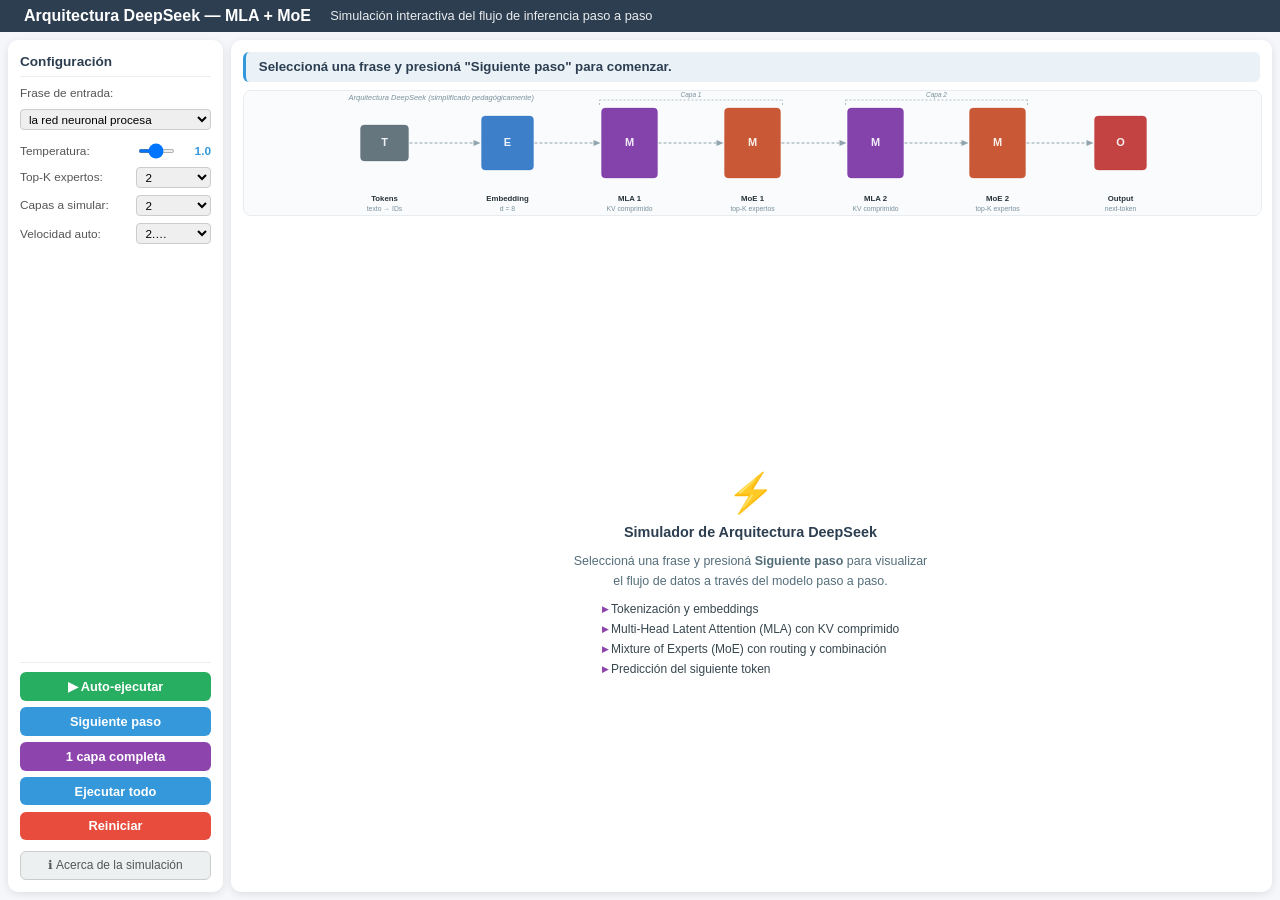
==== simuladores/deepseek/index.html @ 81251214 "Segunda version: modularizacion + simulador DeepSeek" ====
<!DOCTYPE html>
<html lang="es">
<head>
    <meta charset="UTF-8">
    <meta name="viewport" content="width=device-width, initial-scale=1.0">
    <title>Simulador DeepSeek — Cátedra de Sistemas Inteligentes</title>
    <link rel="stylesheet" href="styles.css">
</head>
<body>
    <header>
        <h1>Arquitectura DeepSeek — MLA + MoE</h1>
        <p class="subtitle">Simulación interactiva del flujo de inferencia paso a paso</p>
    </header>

    <main>
        <!-- Panel de control (columna izquierda) -->
        <section id="control-panel">
            <h2>Configuración</h2>

            <div class="param-group param-group--full">
                <label for="sel-phrase">Frase de entrada:</label>
            </div>
            <div class="param-group param-group--full" style="flex-direction:column; align-items:stretch; gap:0.2rem;">
                <select id="sel-phrase">
                    <option value="la red neuronal procesa">la red neuronal procesa</option>
                    <option value="el modelo selecciona">el modelo selecciona</option>
                    <option value="inferencia mediante atención">inferencia mediante atención</option>
                </select>
            </div>

            <div class="param-group" style="margin-top:0.4rem;">
                <label for="temperature">Temperatura:</label>
                <input type="range" id="temperature" min="0.1" max="2.0" step="0.1" value="1.0">
                <span id="temperature-value">1.0</span>
            </div>

            <div class="param-group">
                <label for="top-k">Top-K expertos:</label>
                <select id="top-k">
                    <option value="1">1</option>
                    <option value="2" selected>2</option>
                    <option value="3">3</option>
                </select>
            </div>

            <div class="param-group">
                <label for="n-layers">Capas a simular:</label>
                <select id="n-layers">
                    <option value="1">1</option>
                    <option value="2" selected>2</option>
                </select>
            </div>

            <div class="param-group">
                <label for="auto-speed">Velocidad auto:</label>
                <select id="auto-speed">
                    <option value="4000">4 s — Muy lento</option>
                    <option value="2500" selected>2.5 s — Lento</option>
                    <option value="1500">1.5 s — Moderado</option>
                    <option value="800">0.8 s — Fluido</option>
                </select>
            </div>

            <div class="buttons">
                <button id="btn-auto-play">▶ Auto-ejecutar</button>
                <button id="btn-step">Siguiente paso</button>
                <button id="btn-layer">1 capa completa</button>
                <button id="btn-run">Ejecutar todo</button>
                <button id="btn-reset">Reiniciar</button>
                <button id="btn-overview">ℹ Acerca de la simulación</button>
            </div>
        </section>

        <!-- Panel de visualización (columna derecha) -->
        <section id="visualization">
            <h2 id="step-description">Seleccioná una frase y presioná "Siguiente paso" para comenzar.</h2>
            <div id="arch-diagram"></div>
            <div id="step-panel"></div>
        </section>
    </main>

    <!-- Panel overview -->
    <div id="overview-overlay">
        <div id="overview-card">
            <button id="overview-close" title="Cerrar">✕</button>

            <h2 class="ov-main-title">Simulador de Arquitectura DeepSeek</h2>

            <div class="ov-section">
                <h3>Contexto</h3>
                <p><strong>DeepSeek-V3</strong> es un modelo de lenguaje de tipo <em>Mixture of Experts</em> (MoE)
                con 671 B de parámetros totales, de los cuales solo <strong>37 B se activan por token</strong>.
                Incorpora innovaciones clave: la atención con clave-valor latente (MLA) y el enrutamiento
                eficiente de expertos. Esta simulación usa dimensiones reducidas para hacerlo pedagógico.</p>
            </div>

            <div class="ov-section">
                <h3>Parámetros reales vs. simulador</h3>
                <table class="ov-params-table">
                    <tr><th>Parámetro</th><th>DeepSeek-V3 real</th><th>Simulador</th></tr>
                    <tr><td>Vocabulario</td><td>128 000 tokens</td><td>20 palabras</td></tr>
                    <tr><td>Dim. embedding (d_model)</td><td>7 168</td><td>8</td></tr>
                    <tr><td>Dim. latente MLA (d_c)</td><td>~512</td><td>4</td></tr>
                    <tr><td>Heads de atención</td><td>128</td><td>4</td></tr>
                    <tr><td>Expertos totales</td><td>256</td><td>8</td></tr>
                    <tr><td>Top-K seleccionados</td><td>8</td><td>1 / 2 / 3</td></tr>
                    <tr><td>Expertos compartidos</td><td>2</td><td>1</td></tr>
                    <tr><td>Capas</td><td>61</td><td>1 / 2</td></tr>
                    <tr><td>FFN hidden por experto</td><td>18 432</td><td>16</td></tr>
                </table>
            </div>

            <div class="ov-grid">
                <div class="ov-section">
                    <h3>MLA — Multi-head Latent Attention</h3>
                    <p>El KV-cache en atención estándar crece con el número de tokens y ocupa gran
                    memoria. MLA comprime las claves (K) y valores (V) a un <strong>espacio latente</strong>
                    de menor dimensión (d_c = 4 en la simulación), y los reconstruye antes de calcular
                    la atención. Esto reduce la memoria sin perder calidad.</p>
                </div>

                <div class="ov-section ov-section--moe">
                    <h3>MoE — Mixture of Experts</h3>
                    <p>En lugar de procesar cada token con todos los parámetros, se disponen
                    <strong>N expertos especializados</strong>. Un <em>router</em> selecciona los
                    Top-K más relevantes para cada token. Un experto compartido siempre se activa.
                    Esto permite escalar el modelo sin aumentar el cómputo proporcional.</p>
                </div>
            </div>

            <div class="ov-section">
                <h3>Router y balance de carga</h3>
                <p>El router aplica <strong>función sigmoide</strong> (no softmax) sobre la proyección
                lineal del token, lo que permite que los scores sean independientes entre expertos.
                Un sesgo por experto ("expert bias") se ajusta durante el entrenamiento para evitar
                que siempre se elijan los mismos expertos.</p>
            </div>

            <div class="ov-grid">
                <div class="ov-section">
                    <h3>Modo paso a paso</h3>
                    <p>Permite detenerse en cada operación — tokenización, embedding, MLA, MoE,
                    predicción — para observar los datos en cada etapa.</p>
                </div>

                <div class="ov-section">
                    <h3>Modo automático</h3>
                    <p>Avance continuo con velocidad configurable (0.8 s a 4 s por paso).
                    Ideal para seguir el flujo completo sin interacción manual.</p>
                </div>
            </div>

            <div class="ov-section ov-section-last">
                <h3>Hiperparámetros configurables</h3>
                <p>Podés cambiar la frase de entrada, la temperatura del Softmax,
                el número de expertos Top-K seleccionados y las capas a simular.
                Cada cambio reinicia la simulación para un nuevo recorrido.</p>
            </div>
        </div>
    </div>

    <!-- Tooltip: Token -->
    <div id="token-tooltip" class="info-tooltip">
        <h3>¿Qué es un token?</h3>
        <p>Un <strong>token</strong> es la unidad mínima de texto que procesa el modelo.
        Puede ser una palabra completa, parte de ella, o un signo de puntuación.</p>
        <p>En esta simulación, el vocabulario tiene solo <strong>20 palabras</strong> del dominio IA
        (en castellano). En DeepSeek-V3 real el vocabulario es de 128 000 tokens.</p>
        <h3>Tokenización</h3>
        <p>El texto de entrada se divide en tokens y a cada uno se le asigna un
        <strong>ID numérico</strong> que lo identifica unívocamente en el vocabulario.
        Ese ID se usa para buscar su vector de embedding.</p>
        <div class="tooltip-note">
            En modelos reales, palabras poco frecuentes se dividen en sub-tokens (subword
            tokenization). Por ejemplo, "tokenización" podría quedar como
            ["token", "ización"].
        </div>
    </div>

    <!-- Tooltip: Embedding -->
    <div id="embed-tooltip" class="info-tooltip">
        <h3>Vectores de Embedding</h3>
        <p>Cada token se mapea a un <strong>vector denso</strong> de d_model dimensiones
        (8 en la simulación; 7168 en DeepSeek real). Este vector es la representación
        semántica inicial del token.</p>
        <div class="tooltip-formula">embed(token) = W_embed[token_id] ∈ ℝ^d_model</div>
        <p>Los pesos de la matriz de embedding W_embed se aprenden durante el entrenamiento.
        Tokens similares semánticamente terminan con vectores cercanos en el espacio.</p>
        <div class="tooltip-note">
            El embedding es el punto de partida de toda la cadena de procesamiento.
            Las capas siguientes transforman estos vectores para capturar contexto.
        </div>
    </div>

    <!-- Tooltip: MLA -->
    <div id="mla-tooltip" class="info-tooltip">
        <h3>Multi-head Latent Attention (MLA)</h3>
        <p>En la atención multi-cabezal estándar (MHA), el KV-cache crece con el número
        de tokens en contexto, ocupando mucha memoria. MLA lo comprime:</p>
        <div class="tooltip-formula">c = x · W_down ∈ ℝ^d_c &nbsp; (d_c ≪ d_model)</div>
        <p>Luego reconstruye K y V desde el vector latente c:</p>
        <div class="tooltip-formula">K = c · W_up_K &nbsp; V = c · W_up_V</div>
        <h3>¿Por qué importa?</h3>
        <p>Al almacenar solo c (y no K, V completos), el KV-cache se reduce
        <strong>drasticamente</strong>. En DeepSeek-V3 la reducción es de ~13×
        respecto a MHA estándar.</p>
    </div>

    <!-- Tooltip: MoE -->
    <div id="moe-tooltip" class="info-tooltip">
        <h3>Mixture of Experts (MoE)</h3>
        <p>En lugar de una sola FFN densa por capa, hay <strong>N expertos</strong>
        (redes FFN separadas), y un <em>router</em> elige cuáles activar por token:</p>
        <ul>
            <li>Solo <strong>Top-K expertos</strong> se activan (K ≪ N)</li>
            <li>Un <strong>experto compartido</strong> siempre contribuye</li>
            <li>Los pesos del router se aprenden junto con los expertos</li>
        </ul>
        <h3>Ventaja principal</h3>
        <p>MoE permite tener modelos con muchos más parámetros (671 B en DeepSeek-V3)
        sin aumentar proporcionalmente el cómputo por token (solo 37 B activos).</p>
        <div class="tooltip-note">
            El desafío es el <em>balance de carga</em>: que todos los expertos se usen
            de manera equitativa, no que solo unos pocos acaparen todo el tráfico.
        </div>
    </div>

    <!-- Tooltip: Router -->
    <div id="router-tooltip" class="info-tooltip">
        <h3>¿Cómo funciona el router?</h3>
        <p>Para cada token, el router calcula un score por experto:</p>
        <div class="tooltip-formula">score_e = sigmoid(x · W_router[:,e] + bias_e)</div>
        <p>La función <strong>sigmoide</strong> produce valores entre 0 y 1 de forma
        independiente por experto (a diferencia de softmax, que es competitivo).</p>
        <h3>Top-K y normalización</h3>
        <p>Se seleccionan los K expertos con mayor score. Sus pesos se normalizan
        (dividiendo por la suma) para que la combinación esté en la misma escala.</p>
        <div class="tooltip-note">
            El "expert bias" (sesgo por experto) se ajusta durante el entrenamiento
            para forzar balance de carga: si un experto es muy usado, su bias baja.
        </div>
    </div>

    <!-- Tooltip: Output -->
    <div id="output-tooltip" class="info-tooltip">
        <h3>Predicción del siguiente token</h3>
        <p>La representación del <strong>último token</strong> se proyecta al espacio
        del vocabulario mediante una capa lineal:</p>
        <div class="tooltip-formula">logits = x_last · W_out ∈ ℝ^|V|</div>
        <p>Luego se aplica <strong>Softmax con temperatura</strong> para obtener
        probabilidades:</p>
        <div class="tooltip-formula">P(token) = softmax(logits / T)</div>
        <h3>Efecto de la temperatura</h3>
        <p>Temperatura <strong>&lt; 1</strong> → distribución más concentrada (más
        determinista). Temperatura <strong>&gt; 1</strong> → distribución más
        uniforme (más aleatoria / creativa).</p>
        <div class="tooltip-note">
            En generación auto-regresiva, el token predicho se concatena a la entrada
            y el proceso se repite hasta generar el texto completo.
        </div>
    </div>

    <script src="js/model.js"></script>
    <script src="js/arch.js"></script>
    <script src="js/ui.js"></script>
    <script src="js/main.js"></script>

    <script>
    // Tooltips: posicionamiento inteligente con flip + clamp
    (function () {
        const MARGIN = 10;
        let activeTooltip = null;

        function getTooltip(id) { return document.getElementById(id); }

        function showTip(id, e) {
            if (activeTooltip && activeTooltip !== id) hideTip(activeTooltip);
            activeTooltip = id;
            const tip = getTooltip(id);
            if (tip) { tip.classList.add('visible'); positionTip(tip, e); }
        }

        function hideTip(id) {
            const tip = getTooltip(id);
            if (tip) tip.classList.remove('visible');
            if (activeTooltip === id) activeTooltip = null;
        }

        function positionTip(tip, e) {
            const tw = tip.offsetWidth  || 300;
            const th = tip.offsetHeight || 180;
            let lx = e.clientX + 14, ly = e.clientY + 14;
            if (lx + tw > window.innerWidth  - MARGIN) lx = e.clientX - tw - 14;
            if (ly + th > window.innerHeight - MARGIN) ly = e.clientY - th - 14;
            lx = Math.max(MARGIN, Math.min(lx, window.innerWidth  - tw - MARGIN));
            ly = Math.max(MARGIN, Math.min(ly, window.innerHeight - th - MARGIN));
            tip.style.left = lx + 'px';
            tip.style.top  = ly + 'px';
        }

        // Event delegation sobre el documento
        document.addEventListener('mouseover', function (e) {
            // Títulos de sección con data-tooltip
            const titled = e.target.closest('[data-tooltip]');
            if (titled) { showTip(titled.dataset.tooltip, e); return; }
            // Chips de token
            if (e.target.closest('.token-chip')) { showTip('token-tooltip', e); return; }
            // Barras del router
            if (e.target.closest('.router-bar-row')) { showTip('router-tooltip', e); return; }
        });

        document.addEventListener('mouseout', function (e) {
            const titled = e.target.closest('[data-tooltip]');
            if (titled) { hideTip(titled.dataset.tooltip); return; }
            if (e.target.closest('.token-chip')) { hideTip('token-tooltip'); return; }
            if (e.target.closest('.router-bar-row')) { hideTip('router-tooltip'); return; }
        });

        document.addEventListener('mousemove', function (e) {
            if (activeTooltip) positionTip(getTooltip(activeTooltip), e);
        });
    })();
    </script>
</body>
</html>
---- simuladores/deepseek/styles.css ----
:root {
    --primary:   #2c3e50;
    --secondary: #3498db;
    --accent:    #e74c3c;
    --mla:       #6a1b9a;
    --moe:       #bf360c;
    --bg:        #f5f7fa;
    --card-bg:   white;
    --text:      #2c3e50;
}

/* === LAYOUT BASE === */

html, body {
    height: 100%;
    overflow: hidden;
    margin: 0;
}

body {
    font-family: 'Segoe UI', Tahoma, Geneva, Verdana, sans-serif;
    background: var(--bg);
    color: var(--text);
    line-height: 1.4;
    display: flex;
    flex-direction: column;
}

/* === HEADER === */

header {
    background: var(--primary);
    color: white;
    padding: 0.3rem 1.5rem;
    display: flex;
    align-items: center;
    gap: 1.2rem;
    flex-shrink: 0;
}

header h1 { font-size: 1rem; margin: 0; }

.subtitle { font-size: 0.8rem; opacity: 0.9; margin: 0; }

/* === MAIN: 2 columnas === */

main {
    flex: 1;
    display: grid;
    grid-template-columns: 215px 1fr;
    gap: 0.5rem;
    padding: 0.5rem;
    overflow: hidden;
    min-height: 0;
    box-sizing: border-box;
}

/* === PANEL DE CONTROL === */

#control-panel {
    background: var(--card-bg);
    border-radius: 10px;
    padding: 0.75rem;
    box-shadow: 0 2px 8px rgba(0,0,0,0.1);
    overflow-y: auto;
    display: flex;
    flex-direction: column;
    gap: 0;
}

#control-panel h2 {
    font-size: 0.85rem;
    margin: 0 0 0.5rem 0;
    color: var(--primary);
    border-bottom: 1px solid #eee;
    padding-bottom: 0.3rem;
}

.param-group {
    display: flex;
    align-items: center;
    gap: 0.4rem;
    margin-bottom: 0.45rem;
}

.param-group label {
    font-size: 0.74rem;
    min-width: 110px;
    flex-shrink: 0;
    color: #555;
}

.param-group input[type="range"] {
    flex: 1;
    min-width: 0;
    height: 4px;
}

.param-group span {
    font-size: 0.74rem;
    min-width: 28px;
    text-align: right;
    font-weight: 600;
    color: var(--secondary);
}

.param-group select {
    font-size: 0.73rem;
    padding: 2px 22px 2px 4px;
    border: 1px solid #ccc;
    border-radius: 4px;
    flex: 1;
    min-width: 0;
    max-width: 100%;
    box-sizing: border-box;
    appearance: auto;
    overflow: hidden;
    text-overflow: ellipsis;
}

.param-group--full select { width: 100%; }

.buttons {
    display: flex;
    flex-direction: column;
    gap: 0.4rem;
    margin-top: auto;
    padding-top: 0.6rem;
    border-top: 1px solid #eee;
}

button {
    background: var(--secondary);
    color: white;
    border: none;
    padding: 0.42rem 0.8rem;
    border-radius: 6px;
    cursor: pointer;
    transition: 0.2s;
    font-weight: 600;
    font-size: 0.8rem;
    width: 100%;
    text-align: center;
}

button:hover  { opacity: 0.85; }
button:active { transform: scale(0.98); }

#btn-reset    { background: var(--accent); }
#btn-auto-play { background: #27ae60; }
#btn-layer    { background: #8e44ad; }

#btn-overview {
    background: #ecf0f1;
    color: #555;
    font-weight: 500;
    border: 1px solid #ccc;
    margin-top: 0.25rem;
    font-size: 0.75rem;
}

#btn-overview:hover { background: #dfe6e9; opacity: 1; }

#btn-auto-play.btn-playing { background: #e67e22; }

@keyframes auto-pulse {
    0%, 100% { box-shadow: 0 0 0 0 rgba(230,126,34,0.55); }
    50%       { box-shadow: 0 0 0 5px rgba(230,126,34,0); }
}

#btn-auto-play.btn-playing { animation: auto-pulse 1.4s ease-in-out infinite; }

/* === VISUALIZACIÓN === */

#visualization {
    background: var(--card-bg);
    border-radius: 10px;
    padding: 0.75rem;
    box-shadow: 0 2px 8px rgba(0,0,0,0.1);
    display: grid;
    grid-template-rows: auto auto 1fr;
    gap: 0.5rem;
    overflow: hidden;
    min-height: 0;
}

#arch-diagram {
    width: 100%;
    height: 124px;
    flex-shrink: 0;
    background: #fafbfc;
    border: 1px solid #e8ecf0;
    border-radius: 8px;
    overflow: hidden;
}

#step-description {
    background: #eaf2f8;
    padding: 0.35rem 0.8rem;
    border-radius: 6px;
    margin: 0;
    font-size: 0.83rem;
    overflow: hidden;
    text-overflow: ellipsis;
    white-space: nowrap;
    color: var(--primary);
    border-left: 3px solid var(--secondary);
}

/* === PANEL DE PASO ACTUAL === */

#step-panel {
    overflow-y: auto;
    overflow-x: hidden;
    min-height: 0;
    padding-right: 2px;
}

/* === SECCIONES DE PASO === */

.step-section {
    padding: 0.6rem 0.7rem;
    background: #fafbfc;
    border: 1px solid #e0e6ed;
    border-radius: 8px;
}

.step-title {
    font-size: 0.82rem;
    font-weight: 700;
    margin: 0 0 0.6rem 0;
    padding-left: 0.5rem;
    border-left: 3px solid var(--secondary);
    letter-spacing: 0.01em;
}

.step-note {
    font-size: 0.73rem;
    color: #546e7a;
    line-height: 1.55;
    margin: 0.35rem 0;
}

.step-note--info {
    background: #eaf2f8;
    border-radius: 5px;
    padding: 0.35rem 0.6rem;
    border-left: 3px solid #a9cce3;
    color: #2c3e50;
    margin-top: 0.5rem;
}

.subsection-title {
    font-size: 0.71rem;
    font-weight: 700;
    color: #78909c;
    text-transform: uppercase;
    letter-spacing: 0.04em;
    margin: 0.45rem 0 0.25rem 0;
}

/* === TOKENS === */

.token-chips {
    display: flex;
    flex-wrap: wrap;
    gap: 0.5rem;
    margin: 0.4rem 0;
}

.token-chip {
    display: flex;
    flex-direction: column;
    align-items: center;
    border: 2px solid #90a4ae;
    border-radius: 8px;
    padding: 0.3rem 0.55rem;
    background: #fff;
    min-width: 48px;
}

.chip-word {
    font-weight: 700;
    font-size: 0.82rem;
    color: #2c3e50;
}

.chip-id {
    font-size: 0.62rem;
    color: #78909c;
    font-family: monospace;
}

/* === EMBEDDING GRID === */

.emb-wrap {
    margin: 0.3rem 0;
    overflow-x: auto;
}

.emb-dim-labels {
    display: flex;
    align-items: center;
    gap: 2px;
    margin-bottom: 2px;
}

.emb-dim-lbl {
    width: 30px;
    text-align: center;
    font-size: 0.6rem;
    color: #78909c;
    font-weight: 600;
}

.emb-row-label {
    width: 68px;
    min-width: 68px;
    font-size: 0.71rem;
    font-weight: 700;
    white-space: nowrap;
    overflow: hidden;
    text-overflow: ellipsis;
}

.emb-row {
    display: flex;
    align-items: center;
    gap: 2px;
    margin-bottom: 2px;
}

.emb-cell {
    width: 30px;
    height: 20px;
    border-radius: 3px;
    border: 0.5px solid rgba(0,0,0,0.08);
    cursor: default;
}

/* === KV COMPARE (MLA Compress) === */

.kv-compare {
    display: flex;
    align-items: center;
    gap: 0.8rem;
    margin: 0.4rem 0;
    flex-wrap: wrap;
}

.kv-box {
    flex: 1;
    min-width: 140px;
    border-radius: 7px;
    padding: 0.5rem 0.6rem;
    border: 1px solid #ddd;
    background: #fff;
}

.kv-box-title {
    font-size: 0.72rem;
    font-weight: 700;
    margin-bottom: 0.3rem;
    color: #37474f;
}

.kv-bar-track {
    height: 14px;
    background: #eceff1;
    border-radius: 7px;
    overflow: hidden;
    margin-bottom: 0.3rem;
}

.kv-bar-fill {
    height: 100%;
    border-radius: 7px;
    transition: width 0.5s ease;
}

.kv-bar-fill--std { background: #90a4ae; }
.kv-bar-fill--mla { background: #8e44ad; }

.kv-box-size {
    font-size: 0.68rem;
    color: #546e7a;
    line-height: 1.5;
}

.kv-box-size small { color: #78909c; }

.kv-arrow {
    text-align: center;
    font-size: 0.68rem;
    font-weight: 700;
    color: #8e44ad;
    flex-shrink: 0;
    line-height: 1.6;
}

.latent-row {
    display: flex;
    align-items: center;
    gap: 0.35rem;
    margin-bottom: 3px;
}

.latent-lbl {
    width: 68px;
    min-width: 68px;
    font-size: 0.71rem;
    font-weight: 700;
}

.latent-cell {
    width: 44px;
    height: 22px;
    border-radius: 3px;
    display: flex;
    align-items: center;
    justify-content: center;
    font-size: 0.58rem;
    font-family: monospace;
    font-weight: 700;
    border: 0.5px solid rgba(0,0,0,0.08);
    color: #2c3e50;
}

/* === ATTENTION HEATMAP === */

.attn-heatmap-wrap {
    overflow-x: auto;
    margin: 0.3rem 0;
}

.attn-header {
    display: flex;
    align-items: center;
    gap: 2px;
    margin-bottom: 2px;
}

.attn-corner {
    width: 68px;
    min-width: 68px;
    display: inline-block;
}

.attn-col-lbl {
    width: 48px;
    text-align: center;
    font-size: 0.64rem;
    font-weight: 700;
    white-space: nowrap;
    overflow: hidden;
    text-overflow: ellipsis;
}

.attn-row {
    display: flex;
    align-items: center;
    gap: 2px;
    margin-bottom: 2px;
}

.attn-row-lbl {
    width: 68px;
    min-width: 68px;
    font-size: 0.71rem;
    font-weight: 700;
    white-space: nowrap;
    overflow: hidden;
    text-overflow: ellipsis;
}

.attn-cell {
    width: 48px;
    height: 26px;
    border-radius: 3px;
    display: flex;
    align-items: center;
    justify-content: center;
    font-size: 0.6rem;
    font-family: monospace;
    font-weight: 600;
    border: 0.5px solid rgba(0,0,0,0.08);
    color: #2c3e50;
}

/* === ROUTER BARS === */

.router-bars {
    display: flex;
    flex-direction: column;
    gap: 3px;
    margin: 0.35rem 0;
}

.router-bar-row {
    display: flex;
    align-items: center;
    gap: 5px;
    padding: 2px 4px;
    border-radius: 4px;
    border: 1px solid transparent;
}

.router-bar-selected {
    background: #fff3e0;
    border-color: #e67e22;
}

.router-expert-lbl {
    width: 66px;
    min-width: 66px;
    font-size: 0.7rem;
    color: #37474f;
}

.bar-track {
    flex: 1;
    height: 10px;
    background: #eceff1;
    border-radius: 5px;
    overflow: hidden;
}

.bar-fill {
    height: 100%;
    border-radius: 5px;
    min-width: 1px;
    transition: width 0.45s ease;
}

.bar-pct {
    width: 36px;
    text-align: right;
    font-size: 0.68rem;
    font-weight: 700;
    color: #37474f;
    font-family: monospace;
    flex-shrink: 0;
}

.selected-badge {
    font-size: 0.6rem;
    font-weight: 700;
    color: #e67e22;
    border: 1px solid #e67e22;
    border-radius: 10px;
    padding: 1px 5px;
    flex-shrink: 0;
    letter-spacing: 0.03em;
}

/* === EXPERT BOXES === */

.expert-boxes {
    display: flex;
    flex-wrap: wrap;
    gap: 0.5rem;
    margin: 0.35rem 0;
}

.expert-box {
    flex: 1;
    min-width: 130px;
    border-radius: 7px;
    padding: 0.45rem 0.55rem;
    border: 1px solid #ddd;
    background: #fff;
}

.expert-box--selected {
    border-color: #e67e22;
    background: #fff8f3;
}

.expert-box--shared {
    border-color: #8e44ad;
    background: #f9f4fc;
}

.expert-box-title {
    font-size: 0.71rem;
    font-weight: 700;
    color: #37474f;
    margin-bottom: 0.3rem;
    white-space: nowrap;
}

.expert-weight {
    font-size: 0.63rem;
    font-weight: 500;
    color: #78909c;
    margin-left: 4px;
}

.mini-bars {
    display: flex;
    flex-direction: column;
    gap: 2px;
}

.mini-bar-row {
    display: flex;
    align-items: center;
    gap: 3px;
}

.mini-bar-lbl {
    width: 20px;
    font-size: 0.58rem;
    color: #90a4ae;
    font-family: monospace;
    flex-shrink: 0;
}

.mini-bar-track {
    height: 7px;
}

.mini-bar-val {
    width: 36px;
    text-align: right;
    font-size: 0.58rem;
    font-family: monospace;
    color: #546e7a;
    flex-shrink: 0;
}

/* === STACKED BAR (MoE Combine) === */

.stacked-bar-wrap { margin: 0.35rem 0; }

.stacked-bar {
    display: flex;
    height: 28px;
    border-radius: 6px;
    overflow: hidden;
    border: 1px solid #ddd;
}

.stack-seg {
    height: 100%;
    min-width: 2px;
    transition: width 0.5s ease;
}

.stack-legend {
    display: flex;
    flex-wrap: wrap;
    gap: 0.4rem;
    margin-top: 0.4rem;
}

.stack-legend-item {
    display: flex;
    align-items: center;
    gap: 4px;
}

.stack-swatch {
    width: 10px;
    height: 10px;
    border-radius: 2px;
    flex-shrink: 0;
}

.stack-legend-lbl {
    font-size: 0.68rem;
    color: #546e7a;
}

/* === SELECTOR DE TOKEN (MoE steps) === */

.token-selector-row {
    display: flex;
    flex-wrap: wrap;
    align-items: center;
    gap: 5px;
    margin: 0.4rem 0 0.5rem;
    padding: 0.35rem 0.5rem;
    background: #fff8f0;
    border-radius: 6px;
    border: 1px solid #ffe0b2;
}

.token-selector-lbl {
    font-size: 0.68rem;
    font-weight: 700;
    color: #78909c;
    text-transform: uppercase;
    letter-spacing: 0.04em;
    margin-right: 2px;
}

.token-sel-chip {
    font-size: 0.72rem;
    font-weight: 600;
    padding: 2px 9px;
    border-radius: 10px;
    cursor: pointer;
    background: #eceff1;
    color: #546e7a;
    border: 1px solid #cfd8dc;
    transition: background 0.15s, color 0.15s;
}

.token-sel-chip:hover {
    background: #ffe0b2;
    color: #e65100;
    border-color: #ffb74d;
}

.token-sel-chip--active {
    background: #e67e22;
    color: #fff;
    border-color: #e67e22;
}

.token-selector-hint {
    font-size: 0.63rem;
    color: #b0bec5;
    margin-left: 4px;
    font-style: italic;
}

.moe-body {
    margin-top: 0.2rem;
}

/* === OUTPUT / PREDICCIÓN === */

.output-phrase-row {
    display: flex;
    flex-wrap: wrap;
    align-items: center;
    gap: 6px;
    margin-bottom: 0.5rem;
    padding: 0.5rem 0.8rem;
    background: #fdf3f3;
    border-radius: 6px;
    border: 1px solid #f5c6c6;
    line-height: 1;
}

.output-phrase-chip {
    background: #c0392b;
    color: #fff;
    font-size: 0.72rem;
    font-weight: 700;
    padding: 4px 9px;
    border-radius: 10px;
    line-height: 1.4;
    display: inline-block;
}

.output-phrase-arrow {
    color: #bbb;
    font-size: 0.7rem;
    flex-shrink: 0;
    padding: 0 1px;
}

.output-phrase-next {
    background: #fff;
    border: 2px dashed #c0392b;
    color: #c0392b;
    font-size: 0.9rem;
    font-weight: 900;
    padding: 3px 10px;
    border-radius: 10px;
    line-height: 1.4;
    display: inline-block;
}

.predicted-word {
    font-size: 1.6rem;
    font-weight: 800;
    color: #c0392b;
    text-align: center;
    margin: 0.4rem 0 0.2rem 0;
    letter-spacing: 0.02em;
}

.pred-bars {
    display: flex;
    flex-direction: column;
    gap: 4px;
    margin-top: 0.35rem;
}

.pred-bar-row {
    display: flex;
    align-items: center;
    gap: 5px;
}

.pred-bar-row--top .pred-word-lbl {
    font-weight: 800;
    color: #c0392b;
}

.pred-word-lbl {
    width: 72px;
    font-size: 0.73rem;
    font-weight: 600;
    color: #37474f;
    flex-shrink: 0;
}

/* === PANEL DE BIENVENIDA === */

.welcome-panel {
    display: flex;
    flex-direction: column;
    align-items: center;
    justify-content: center;
    text-align: center;
    padding: 1.5rem;
    height: 100%;
    min-height: 160px;
    gap: 0.6rem;
}

.welcome-icon {
    font-size: 2.4rem;
    line-height: 1;
}

.welcome-panel h3 {
    font-size: 0.9rem;
    font-weight: 700;
    color: var(--primary);
    margin: 0;
}

.welcome-panel p {
    font-size: 0.78rem;
    color: #546e7a;
    line-height: 1.6;
    margin: 0;
}

.welcome-list {
    list-style: none;
    padding: 0;
    margin: 0;
    text-align: left;
    font-size: 0.75rem;
    color: #37474f;
    display: flex;
    flex-direction: column;
    gap: 0.2rem;
}

.welcome-list li::before {
    content: '▸ ';
    color: #8e44ad;
    font-weight: 700;
}

/* === COLORMAP LEGENDS === */

.colormap-legend {
    display: flex;
    align-items: center;
    gap: 4px;
    margin-top: 4px;
    font-size: 0.6rem;
    color: #8898aa;
    font-weight: 600;
}

.legend-bar {
    flex: 1;
    height: 5px;
    border-radius: 3px;
}

.bar-diverging  { background: linear-gradient(to right, #2764b0, #ffffff, #c51b1b); }
.bar-sequential { background: linear-gradient(to right, #f0f4ff, #c51b1b); }

/* === PANEL OVERVIEW === */

#overview-overlay {
    position: fixed;
    inset: 0;
    background: rgba(30,40,55,0.52);
    backdrop-filter: blur(3px);
    z-index: 20000;
    display: flex;
    align-items: center;
    justify-content: center;
    opacity: 0;
    pointer-events: none;
    transition: opacity 0.22s ease;
}

#overview-overlay.visible {
    opacity: 1;
    pointer-events: all;
}

#overview-card {
    background: #fff;
    border-radius: 14px;
    padding: 1.6rem 1.8rem 1.4rem;
    max-width: 640px;
    width: 92%;
    max-height: 88vh;
    overflow-y: auto;
    position: relative;
    box-shadow: 0 24px 64px rgba(0,0,0,0.22), 0 4px 12px rgba(0,0,0,0.10);
}

#overview-close {
    position: absolute;
    top: 0.9rem;
    right: 0.9rem;
    background: #ecf0f1;
    border: none;
    border-radius: 50%;
    width: 26px;
    height: 26px;
    font-size: 0.78rem;
    cursor: pointer;
    color: #555;
    display: flex;
    align-items: center;
    justify-content: center;
    padding: 0;
    transition: background 0.15s;
}

#overview-close:hover { background: #dfe6e9; }

.ov-main-title {
    font-size: 1.05rem;
    font-weight: 700;
    color: var(--primary);
    margin: 0 2rem 1.1rem 0;
    padding-bottom: 0.55rem;
    border-bottom: 2px solid #8e44ad;
}

.ov-section { margin-bottom: 0.95rem; }

.ov-section h3 {
    font-size: 0.78rem;
    font-weight: 700;
    color: #8e44ad;
    text-transform: uppercase;
    letter-spacing: 0.04em;
    margin: 0 0 0.35rem 0;
    padding-left: 0.55rem;
    border-left: 3px solid #8e44ad;
}

.ov-section--moe h3 { color: #bf360c; border-left-color: #bf360c; }

.ov-section p {
    font-size: 0.78rem;
    line-height: 1.65;
    color: #37474f;
    margin: 0 0 0.3rem 0;
}

.ov-section ul {
    margin: 0;
    padding-left: 1.2rem;
    font-size: 0.78rem;
    color: #37474f;
    line-height: 1.7;
}

.ov-section li { margin-bottom: 0.2rem; }

.ov-grid {
    display: grid;
    grid-template-columns: 1fr 1fr;
    gap: 0 1.2rem;
    margin-bottom: 0.95rem;
}

.ov-grid .ov-section { margin-bottom: 0; }

.ov-section-last {
    border-top: 1px solid #ecf0f1;
    padding-top: 0.85rem;
    margin-top: 0.1rem;
}

.ov-params-table {
    width: 100%;
    border-collapse: collapse;
    font-size: 0.72rem;
    margin-top: 0.3rem;
}

.ov-params-table th {
    text-align: left;
    padding: 3px 6px;
    background: #f4f6f8;
    color: #546e7a;
    font-weight: 700;
    border-bottom: 1px solid #e0e6ed;
}

.ov-params-table td {
    padding: 3px 6px;
    border-bottom: 1px solid #f0f4f8;
    color: #37474f;
}

.ov-params-table td:first-child { font-weight: 600; }
.ov-params-table td:nth-child(2) { color: #78909c; }
.ov-params-table td:nth-child(3) { color: #8e44ad; font-weight: 700; }

/* === COMPARATIVA FINAL === */

.cmp-section-title {
    font-size: 0.72rem;
    font-weight: 800;
    text-transform: uppercase;
    letter-spacing: 0.06em;
    color: #1a237e;
    border-bottom: 2px solid #c5cae9;
    padding-bottom: 3px;
    margin: 0.8rem 0 0.4rem;
}

/* Arquitectura lado a lado */
.cmp-arch-grid {
    display: grid;
    grid-template-columns: 1fr 1fr;
    gap: 8px;
    margin-bottom: 0.5rem;
}

.cmp-arch-box {
    border: 2px solid #90a4ae;
    border-radius: 7px;
    overflow: hidden;
    font-size: 0.7rem;
}

.cmp-arch-box-title {
    color: #fff;
    font-weight: 800;
    font-size: 0.68rem;
    padding: 4px 8px;
    letter-spacing: 0.02em;
}

.cmp-arch-row {
    display: flex;
    align-items: baseline;
    gap: 4px;
    padding: 3px 7px;
    border-bottom: 1px solid #f0f0f0;
}

.cmp-arch-row:last-child { border-bottom: none; }

.cmp-arch-row-lbl {
    font-weight: 700;
    color: #546e7a;
    min-width: 72px;
    font-size: 0.67rem;
}

.cmp-arch-row-det {
    font-size: 0.67rem;
    line-height: 1.3;
}

.cmp-good {
    color: #1565c0;
    font-weight: 600;
}

.cmp-bad {
    color: #78909c;
}

/* Barras comparativas */
.cmp-bar-group {
    margin-bottom: 0.55rem;
}

.cmp-bar-label {
    font-size: 0.69rem;
    font-weight: 700;
    color: #37474f;
    margin-bottom: 3px;
}

.cmp-bar-wrap {
    display: flex;
    align-items: center;
    gap: 5px;
    margin-bottom: 3px;
}

.cmp-bar-tag {
    font-size: 0.6rem;
    font-weight: 700;
    color: #fff;
    padding: 1px 6px;
    border-radius: 8px;
    min-width: 68px;
    text-align: center;
    letter-spacing: 0.01em;
}

.cmp-bar-track {
    flex: 1;
    height: 14px;
    background: #eceff1;
    border-radius: 7px;
    overflow: hidden;
}

.cmp-bar-fill {
    height: 100%;
    border-radius: 7px;
    transition: width 0.4s ease;
}

.cmp-bar-val {
    font-size: 0.68rem;
    font-weight: 700;
    color: #546e7a;
    min-width: 55px;
    text-align: right;
}

.cmp-bar-note {
    font-size: 0.65rem;
    color: #546e7a;
    margin-top: 1px;
    padding-left: 79px;
    line-height: 1.4;
}

/* Tabla de modelo real */
.cmp-table {
    width: 100%;
    border-collapse: collapse;
    font-size: 0.67rem;
    margin: 0.4rem 0 0.6rem;
}

.cmp-table th {
    background: #e8eaf6;
    color: #1a237e;
    font-size: 0.64rem;
    font-weight: 800;
    text-transform: uppercase;
    letter-spacing: 0.04em;
    padding: 5px 6px;
    text-align: left;
    border-bottom: 2px solid #9fa8da;
}

.cmp-table td {
    padding: 4px 6px;
    border-bottom: 1px solid #f0f0f0;
    vertical-align: middle;
}

.cmp-table tr:last-child td { border-bottom: none; }
.cmp-table tr:hover td { background: #f5f5f5; }

.cmp-td-metric { font-weight: 700; color: #37474f; }
.cmp-td-bad    { color: #78909c; }
.cmp-td-good   { color: #1565c0; font-weight: 700; }
.cmp-td-adv    { color: #2e7d32; font-size: 0.63rem; }

/* Conclusión */
.cmp-conclusion {
    background: linear-gradient(135deg, #e8eaf6 0%, #e3f2fd 100%);
    border: 1px solid #9fa8da;
    border-radius: 8px;
    padding: 0.6rem 0.8rem;
    margin-top: 0.5rem;
}

.cmp-conclusion-title {
    font-size: 0.71rem;
    font-weight: 800;
    color: #1a237e;
    margin-bottom: 4px;
    text-transform: uppercase;
    letter-spacing: 0.04em;
}

.cmp-conclusion-body {
    font-size: 0.69rem;
    color: #37474f;
    line-height: 1.6;
}

/* === TOOLTIPS === */

.info-tooltip {
    position: fixed;
    z-index: 9999;
    max-width: 320px;
    background: #ffffff;
    border: 1px solid #dce3ea;
    border-left-width: 4px;
    border-radius: 10px;
    padding: 1rem 1.1rem 0.9rem;
    box-shadow: 0 10px 28px rgba(0,0,0,0.13), 0 2px 6px rgba(0,0,0,0.07);
    font-family: 'Segoe UI', Tahoma, Geneva, Verdana, sans-serif;
    font-size: 0.76rem;
    line-height: 1.6;
    color: #2c3e50;
    pointer-events: none;
    opacity: 0;
    transition: opacity 0.15s ease;
}

.info-tooltip.visible { opacity: 1; }

.info-tooltip h3 {
    font-size: 0.8rem;
    font-weight: 700;
    margin: 0 0 0.35rem 0;
    padding-bottom: 0.25rem;
    border-bottom: 1px solid #e8ecf0;
}

.info-tooltip h3 + h3,
.info-tooltip p + h3 { margin-top: 0.75rem; }

.info-tooltip p  { margin: 0 0 0.35rem 0; color: #37474f; }
.info-tooltip ul { margin: 0.15rem 0 0.35rem 0; padding-left: 1.1rem; color: #37474f; }
.info-tooltip li { margin-bottom: 0.2rem; }

/* Acentos por capa */
#token-tooltip  { border-left-color: #455a64; }
#token-tooltip h3 { color: #455a64; }

#embed-tooltip  { border-left-color: #1565c0; }
#embed-tooltip h3 { color: #1565c0; }

#mla-tooltip    { border-left-color: #6a1b9a; }
#mla-tooltip h3 { color: #6a1b9a; }

#moe-tooltip    { border-left-color: #bf360c; }
#moe-tooltip h3 { color: #bf360c; }

#router-tooltip { border-left-color: #e67e22; }
#router-tooltip h3 { color: #e67e22; }

#output-tooltip { border-left-color: #b71c1c; }
#output-tooltip h3 { color: #b71c1c; }

.tooltip-formula {
    background: #f4f6f8;
    font-family: 'Courier New', monospace;
    font-size: 0.72rem;
    padding: 0.4rem 0.7rem;
    border-radius: 5px;
    margin: 0.25rem 0 0.4rem;
    color: #2c3e50;
    text-align: center;
    border: 1px solid #e0e6ed;
    line-height: 1.6;
}

.tooltip-note {
    background: #eaf2f8;
    border-radius: 6px;
    padding: 0.5rem 0.65rem;
    margin-top: 0.6rem;
    font-size: 0.72rem;
    color: #2c3e50;
    line-height: 1.55;
    border-left: 3px solid #a9cce3;
}

.tip-title {
    cursor: help;
    text-decoration: underline dotted;
    text-decoration-color: #b0bec5;
    text-underline-offset: 3px;
}

.tip-title:hover { text-decoration-color: currentColor; }
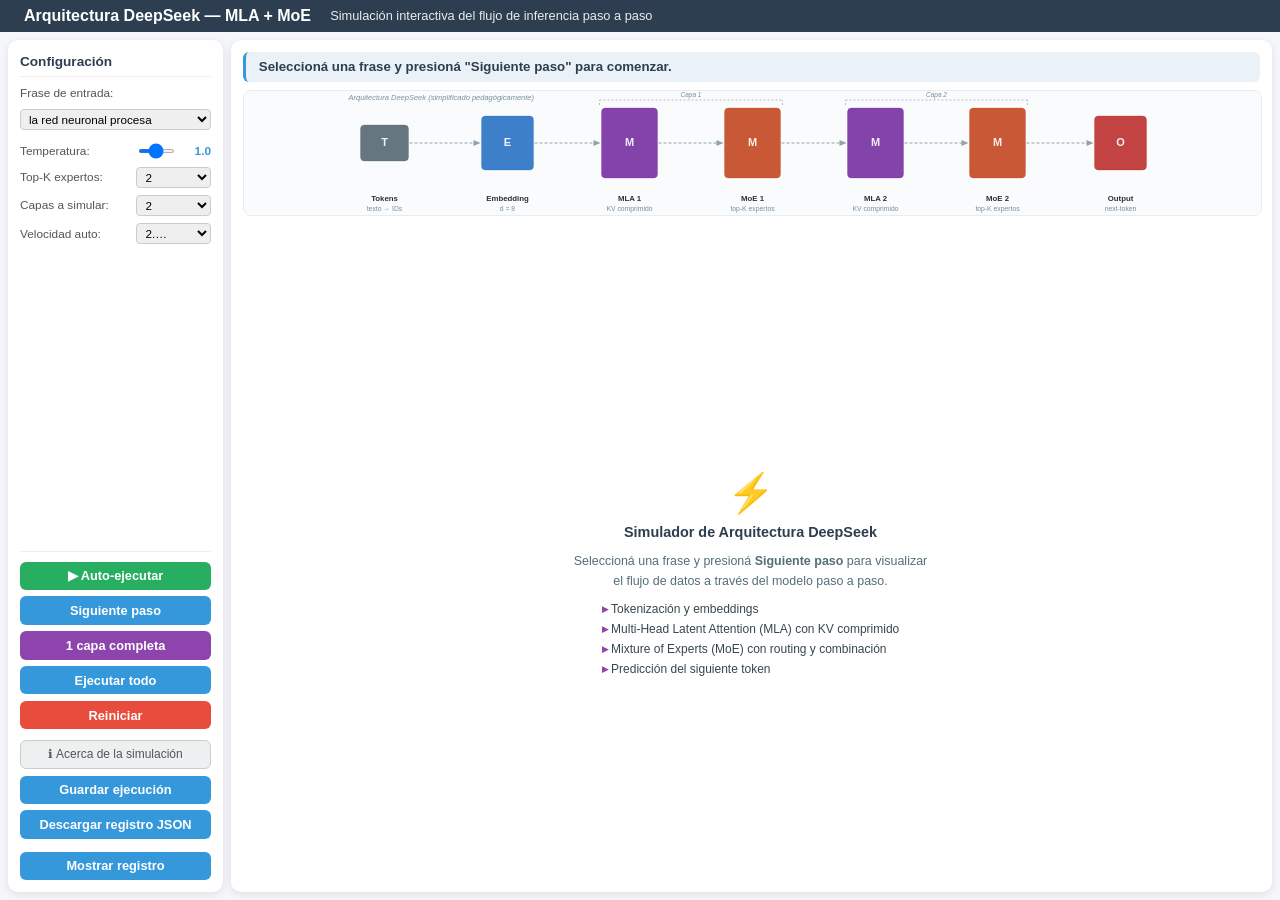
==== commit 42370337: "Actualizar la referencia del exportador para evitar caché anterior" ====
--- a/simuladores/deepseek/index.html
+++ b/simuladores/deepseek/index.html
@@ -263,7 +263,7 @@
     <script src="js/model.js"></script>
     <script src="js/arch.js"></script>
     <script src="js/ui.js"></script>
-    <script src="js/main.js"></script>
+    <script src="js/main.js?v=088b4376"></script>
 
     <script>
     // Tooltips: posicionamiento inteligente con flip + clamp
